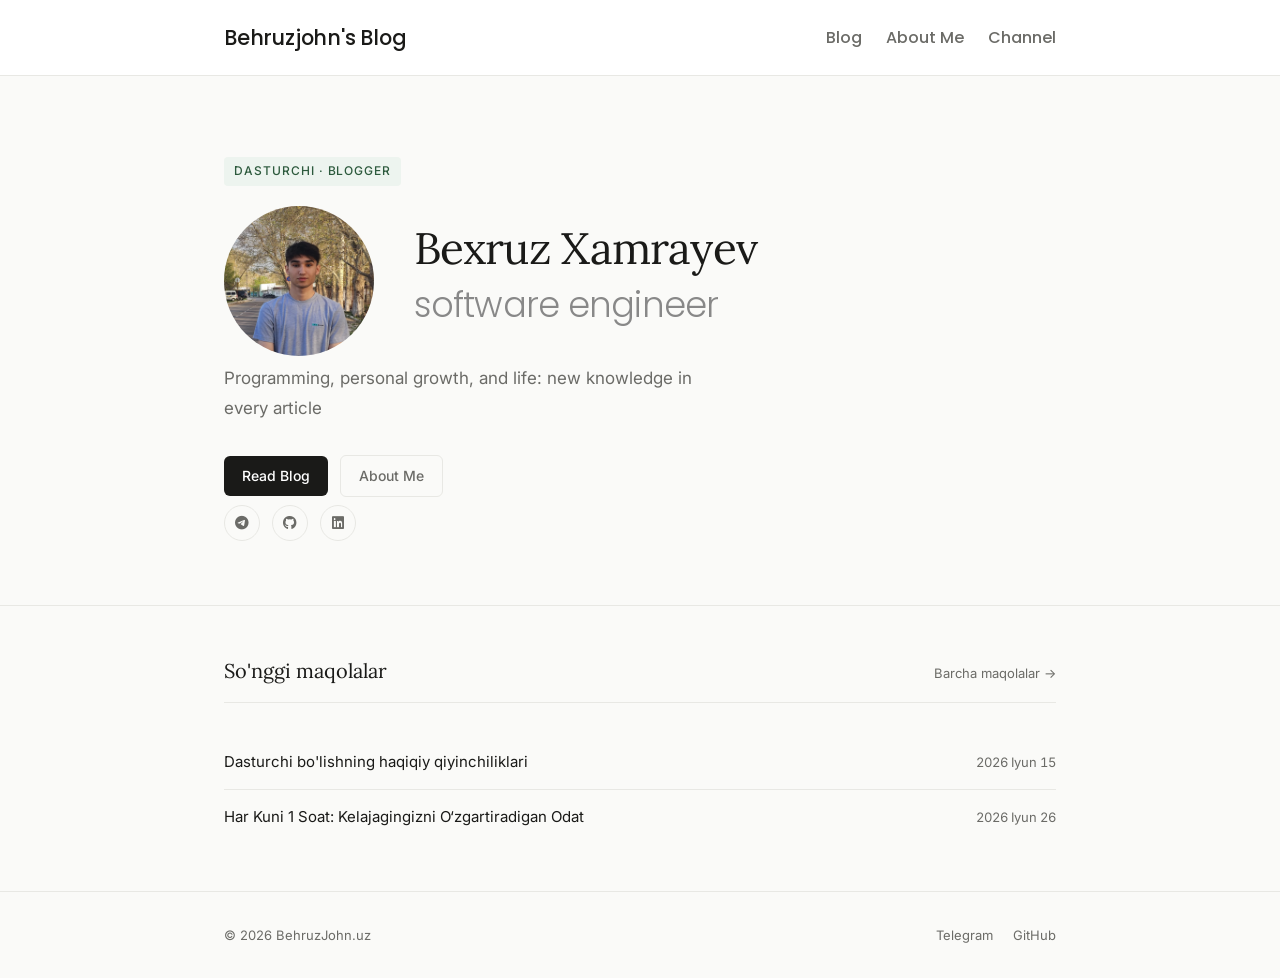
==== index.html @ 59df0206 "Birinchi commit" ====
<!DOCTYPE html>
<html lang="uz">
<head>
  <meta charset="UTF-8" />
  <meta name="viewport" content="width=device-width, initial-scale=1.0" />
     <meta name="author" content="Bexruz Xamrayev">
    <meta property="og:site_name" content="Behruzjohn's Blog"/>
    <meta name="description" content="I am Bexruz Xamrayev, a Software Engineer.Cyber university of Uzbekistan student.">
  <title>Behruzjohn — Blog</title>
  <link rel="stylesheet" href="css/style.css" />
  <link rel="stylesheet" href="https://cdnjs.cloudflare.com/ajax/libs/font-awesome/6.7.2/css/all.min.css">
</head>
<body>

  <header>
    <div class="container">
      <a href="index.html" class="logo">Behruzjohn's Blog</a>
      <nav>
        <a href="blog.html">Blog</a>
        <a href="about.html">About Me</a>
        <a href="https://t.me/bexruzxamrayew">Channel</a>
      </nav>
      <i class="fa-solid fa-bars" id="menu-btn"></i>
    </div>
  </header>

  <main>
    <section class="hero">
      <div class="container">
        <span class="hero-tag">Dasturchi · Blogger</span>
        <div class="box-flex">
        <div class="picture-avt">
          <img class="img-avatar1" src="./images/avatar.jpg" width="150px" height="150px" alt="">
        </div>
  
        <h1 class="pic-h1">Bexruz Xamrayev<br><span class="h1-span">software engineer</span></h1>
        </div>

        <p>Programming, personal growth, and life: new knowledge in every article</p>
        <div class="hero-links">
          <a href="blog.html" class="btn btn-primary">Read Blog</a>
          <a href="about.html" class="btn btn-ghost">About Me</a>
        </div>
        <div class="socials">
          <a href="https://t.me/bexruzxamrayev" target="_blank" title="Telegram">
            <i class="fa-brands fa-telegram"></i>
          </a>
          <a href="https://github.com/behruzxamrayev" target="_blank" title="GitHub">
            <i class="fa-brands fa-github"></i>
          </a>
          <a href="https://linkedin.com/in/bexruzxamrayew" target="_blank" title="LinkedIn">
            <i class="fa-brands fa-linkedin"></i>
          </a>
        </div>
      </div>
    </section>

    <section class="section">
      <div class="container">
        <div class="section-header">
          <h2 class="section-title">So'nggi maqolalar</h2>
          <a href="blog.html" class="section-link">Barcha maqolalar →</a>
        </div>
        <ul class="post-list">
          <li class="post-item">
            <a href="blog/birinchi-maqola.html">Dasturchi bo'lishning haqiqiy qiyinchiliklari</a>
            <span class="post-date">2026 Iyun 15</span>
          </li>
          <li class="post-item">
            <a href="blog/ikkinchi-maqola.html">Har Kuni 1 Soat: Kelajagingizni O‘zgartiradigan Odat</a>
            <span class="post-date">2026 Iyun 26</span>
          </li>
        </ul>
      </div>
    </section>
  </main>

  <footer>
    <div class="container">
      <p>© 2026 BehruzJohn.uz</p>
      <div style="display:flex; gap:1.25rem;">
        <a href="https://t.me/bexruzxamrayew">Telegram</a>
        <a href="https://github.com/behruzxamrayev">GitHub</a>
      </div>
    </div>
  </footer>


<script>
document.getElementById('menu-btn').addEventListener('click', function() {
  document.querySelector('nav').classList.toggle('active');
});
</script>
</body>
</html>
---- css/style.css ----
@import url('https://fonts.googleapis.com/css2?family=Lora:ital,wght@0,400;0,500;1,400&family=Inter:wght@400;500&display=swap');
@import url('https://fonts.googleapis.com/css2?family=Poppins:ital,wght@0,100;0,200;0,300;0,400;0,500;0,600;0,700;0,800;0,900;1,100;1,200;1,300;1,400;1,500;1,600;1,700;1,800;1,900&display=swap');
*, *::before, *::after { box-sizing: border-box; margin: 0; padding: 0; }

:root {
  --bg: #fafaf8;
  --surface: #ffffff;
  --text: #1a1a18;
  --muted: #6b6b67;
  --border: #e8e8e4;
  --accent: #2d5a3d;
  --accent-light: #edf4ef;
  --font-body: 'Inter', system-ui, sans-serif;
  --font-serif: 'Lora', Georgia, serif;
}

body {
  font-family: var(--font-body);
  background: var(--bg);
  color: var(--text);
  font-size: 16px;
  line-height: 1.7;
  min-height: 100vh;
}

a { color: inherit; text-decoration: none; }
a:hover { color: var(--accent); }

/* ── Layout ── */
.container {
  max-width: 880px;
  margin: 0 auto;
  padding: 0 1.5rem;
}
.img-avatar{
  width: 120px;
  height: 120px;
  border-radius: 50%;
}
.img-avatar1{
  width: 150px;
  height: 150px;
  border-radius: 50%;
}
.about-avatar{
  margin-bottom: 10px;
}
.box-flex{
  display: flex;
  align-items: center;
}
.picture-avt{
  position: relative;
  margin-right: 40px;
}
.h1-span{
  font-size: 35px;
  font-family: 'Poppins', sans-serif;
  font-weight: 300;
  color: #888;
}
.pic-h1{
  font-family: 'Poppins',sans-serif;
  font-weight: 500;
}
/* ── Header / Nav ── */
header {
  border-bottom: 1px solid var(--border);
  padding: 1.25rem 0;
  background: var(--surface);
  position: sticky;
  top: 0;
  z-index: 10;
}

header .container {
  display: flex;
  justify-content: space-between;
  align-items: center;
}

.logo {
  font-family: 'Poppins';
  font-size: 1.3rem;
  font-weight: 500;
  letter-spacing: -0.01em;
}

nav { display: flex; gap: 1.5rem; }

nav a {
  font-size: 1rem;
  font-family: 'Poppins',sans-serif;
  font-weight: 500;
  color: var(--muted);
  transition: color 0.15s;
}

nav a:hover, nav a.active { color: var(--text); }

/* ── Hero (Home) ── */
.hero {
  padding: 5rem 0 4rem;
  border-bottom: 1px solid var(--border);
}

.hero-tag {
  display: inline-block;
  font-size: 0.75rem;
  font-weight: 500;
  letter-spacing: 0.08em;
  text-transform: uppercase;
  color: var(--accent);
  background: var(--accent-light);
  padding: 0.25rem 0.625rem;
  border-radius: 4px;
  margin-bottom: 1.25rem;
}

.hero h1 {
  font-family: var(--font-serif);
  font-size: clamp(2rem, 5vw, 2.75rem);
  font-weight: 400;
  line-height: 1.2;
  letter-spacing: -0.02em;
  margin-bottom: 1.25rem;
}

.hero p {
  font-size: 1.0625rem;
  color: var(--muted);
  max-width: 480px;
  line-height: 1.75;
  margin-bottom: 2rem;
}

.hero-links { display: flex; gap: 0.75rem; align-items: center; flex-wrap: wrap; }

.btn {
  display: inline-block;
  font-size: 0.875rem;
  font-weight: 500;
  padding: 0.5rem 1.125rem;
  border-radius: 6px;
  transition: all 0.15s;
  cursor: pointer;
}

.btn-primary {
  background: var(--text);
  color: #fff;
}

.btn-primary:hover {
  background: var(--accent);
  color: #fff;
}

.btn-ghost {
  color: var(--muted);
  border: 1px solid var(--border);
}

.btn-ghost:hover {
  border-color: var(--text);
  color: var(--text);
}

/* ── Social icons ── */
.socials { display: flex; gap: 0.75rem; margin-top: 0.5rem; }

.socials a {
  width: 36px;
  height: 36px;
  display: grid;
  place-items: center;
  border: 1px solid var(--border);
  border-radius: 50%;
  color: var(--muted);
  transition: all 0.15s;
  font-size: 0.875rem;
}

.socials a:hover { border-color: var(--text); color: var(--text); }

/* ── Section titles ── */
.section { padding: 3rem 0; }

.section-header {
  display: flex;
  justify-content: space-between;
  align-items: baseline;
  margin-bottom: 2rem;
  padding-bottom: 0.875rem;
  border-bottom: 1px solid var(--border);
}

.section-title {
  font-family: var(--font-serif);
  font-size: 1.25rem;
  font-weight: 400;
}

.section-link {
  font-size: 0.8125rem;
  color: var(--muted);
}

.section-link:hover { color: var(--accent); }

/* ── Post list ── */
.post-list { list-style: none; }

.post-item {
  display: flex;
  justify-content: space-between;
  align-items: baseline;
  gap: 1rem;
  padding: 0.875rem 0;
  border-bottom: 1px solid var(--border);
  transition: padding-left 0.15s;
}

.post-item:last-child { border-bottom: none; }
.post-item:hover { padding-left: 0.375rem; }

.post-item a { font-size: 0.9375rem; color: var(--text); }
.post-item a:hover { color: var(--accent); }

.post-date {
  font-size: 0.8125rem;
  color: var(--muted);
  white-space: nowrap;
  font-variant-numeric: tabular-nums;
}

/* ── Blog page ── */
.page-header {
  padding: 3.5rem 0 2rem;
  border-bottom: 1px solid var(--border);
  margin-bottom: 2rem;
}

.page-header h1 {
  font-family: var(--font-serif);
  font-size: 2rem;
  font-weight: 400;
  letter-spacing: -0.02em;
  margin-bottom: 0.5rem;
}

.page-header p { color: var(--muted); font-size: 0.9375rem; }

.year-group { margin-bottom: 2.5rem; }

.year-label {
  font-size: 1rem;
  font-weight: 500;
  letter-spacing: 0.08em;
  text-transform: uppercase;
  color: var(--muted);
  margin-bottom: 0.75rem;
  color: #728FCE;
  font-weight: bold;
}

/* ── Article page ── */
.article-header { padding: 3.5rem 0 2.5rem; }

.article-meta {
  display: flex;
  gap: 1rem;
  align-items: center;
  margin-bottom: 1.25rem;
}

.article-meta span {
  font-size: 0.8125rem;
  color: var(--muted);
}

.article-meta .dot {
  width: 3px;
  height: 3px;
  border-radius: 50%;
  background: var(--border);
  flex-shrink: 0;
}

.article-header h1 {
  font-family: var(--font-serif);
  font-size: clamp(1.625rem, 4vw, 2.25rem);
  font-weight: 400;
  line-height: 1.25;
  letter-spacing: -0.02em;
  margin-bottom: 1rem;
}

.article-header .excerpt {
  font-size: 1.0625rem;
  color: var(--muted);
  line-height: 1.7;
}

.article-divider {
  border: none;
  border-top: 1px solid var(--border);
  margin: 2.5rem 0;
}

/* ── Article body ── */
.article-body {
  font-family: var(--font-serif);
  font-size: 1.0625rem;
  line-height: 1.85;
  color: var(--text);
  padding-bottom: 4rem;
}

.article-body p { margin-bottom: 1.5rem; }

.article-body h2 {
  font-family: var(--font-body);
  font-size: 1.0625rem;
  font-weight: 500;
  margin: 2.5rem 0 0.875rem;
  letter-spacing: -0.01em;
}

.article-body blockquote {
  border-left: 2px solid var(--accent);
  padding-left: 1.25rem;
  margin: 1.75rem 0;
  color: var(--muted);
  font-style: italic;
}

.article-body a { color: var(--accent); text-decoration: underline; text-underline-offset: 3px; }

/* ── Footer ── */
footer {
  border-top: 1px solid var(--border);
  padding: 2rem 0;
  margin-top: auto;
}

footer .container {
  display: flex;
  justify-content: space-between;
  align-items: center;
  flex-wrap: wrap;
  gap: 1rem;
}

footer p { font-size: 0.8125rem; color: var(--muted); }
footer a { font-size: 0.8125rem; color: var(--muted); }
footer a:hover { color: var(--text); }

/* ── About page ── */
.about-section { padding: 4rem 0; }

.about-avatar {
  width: 80px;
  height: 80px;
  border-radius: 50%;
  background: var(--accent-light);
  display: grid;
  place-items: center;
  font-family: var(--font-serif);
  font-size: 1.75rem;
  color: var(--accent);
  margin-bottom: 1.75rem;
  font-style: italic;
}

.about-section h1 {
  font-family: var(--font-serif);
  font-size: 1.875rem;
  font-weight: 400;
  letter-spacing: -0.02em;
  margin-bottom: 0.375rem;
}

.about-role {
  font-size: 0.875rem;
  color: var(--muted);
  margin-bottom: 2rem;
}

.about-body p {
  color: var(--muted);
  margin-bottom: 1.25rem;
  font-size: 0.9375rem;
  line-height: 1.8;
}
#menu-btn { display: none; cursor: pointer; font-size: 24px; }

nav.active {
    display: flex;
  }
.about-body p:last-child { margin-bottom: 0; }

/* ── Responsive ── */
@media (max-width: 540px) {
  .box-flex{
    display: inline-block;
  }
  .img-avatar1{
    width: 130px;
    height: 130px;
  }
  .h1-span{
    font-size: 25px;
  }
  .hero p{
    font-size: 16px;
  }
  .logo{
    font-size: 19px;
  }
  #menu-btn { display: block; } /* Ikonka paydo bo'ladi */
  
   nav{ 
    display: none; /* Menyu yashirinadi */
    flex-direction: column;
    position: absolute;
    top: 70px;
    left: 0; 
    width: 100%; 
    background: #fff;
    color: #333;
    text-align: center;
  }
  
  /* Ikonka bosilganda menyuni ko'rsatish */
  nav.active { 
    display: flex; 
  }
  .hero { padding: 3.5rem 0 3rem; }
  .hero-links { flex-direction: column; align-items: flex-start; }
  .section-header { flex-direction: column; gap: 0.5rem; }
  footer .container { flex-direction: column; text-align: center; }
}
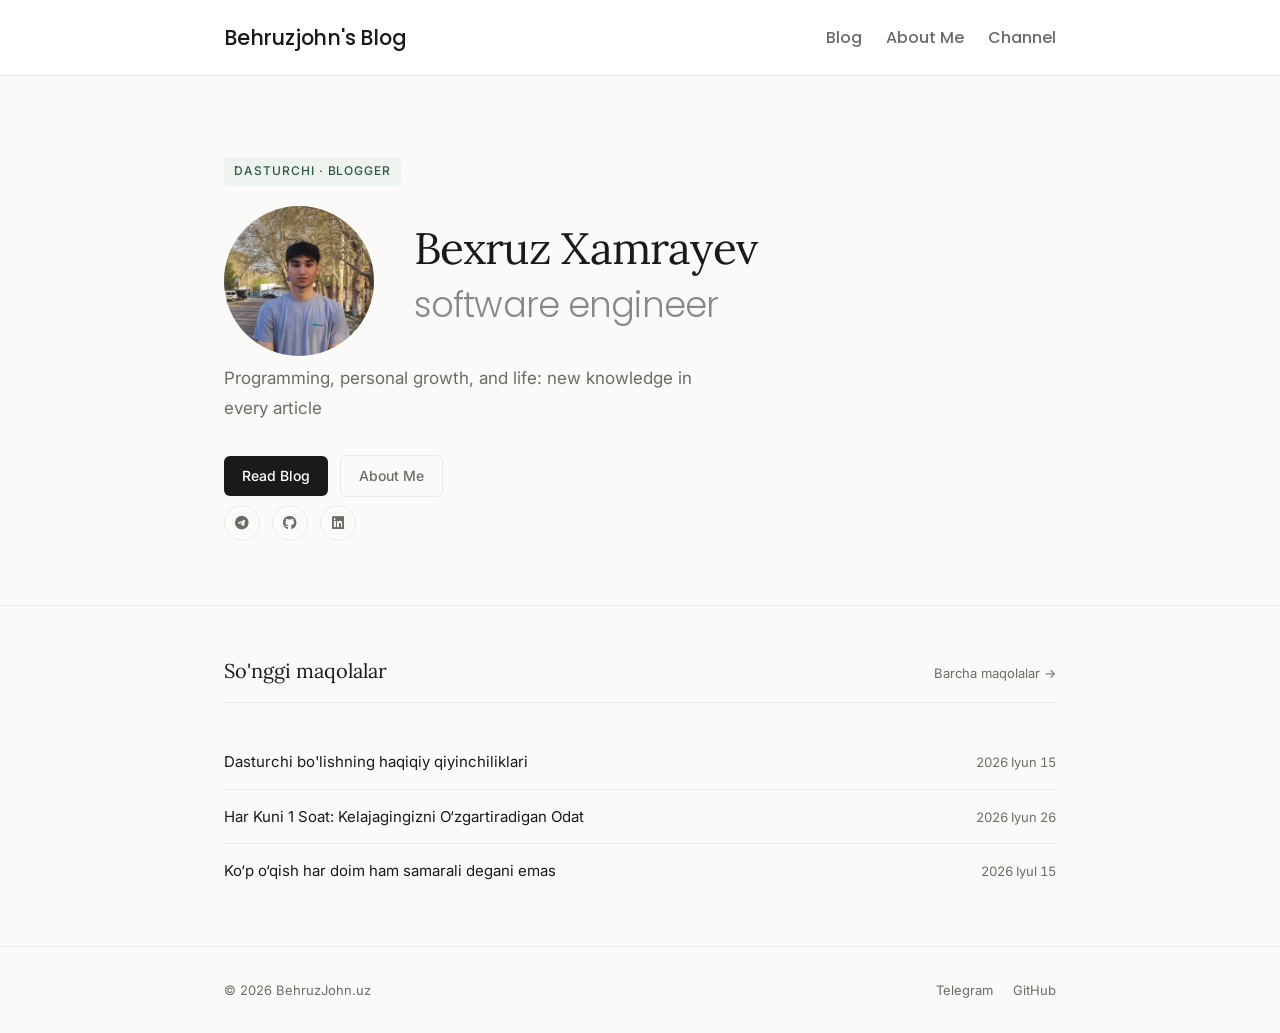
==== commit 4b445ce3: "Add new blog post html" ====
--- a/index.html
+++ b/index.html
@@ -70,6 +70,10 @@
             <a href="blog/ikkinchi-maqola.html">Har Kuni 1 Soat: Kelajagingizni O‘zgartiradigan Odat</a>
             <span class="post-date">2026 Iyun 26</span>
           </li>
+            <li class="post-item">
+            <a href="blog/uchunchi-maqola.html">Ko‘p o‘qish har doim ham samarali degani emas</a>
+            <span class="post-date">2026 Iyul 15</span>
+          </li>
         </ul>
       </div>
     </section>
--- a/css/style.css
+++ b/css/style.css
@@ -430,6 +430,7 @@
     background: #fff;
     color: #333;
     text-align: center;
+    transition: all 0.5s ease;
   }
   
   /* Ikonka bosilganda menyuni ko'rsatish */
